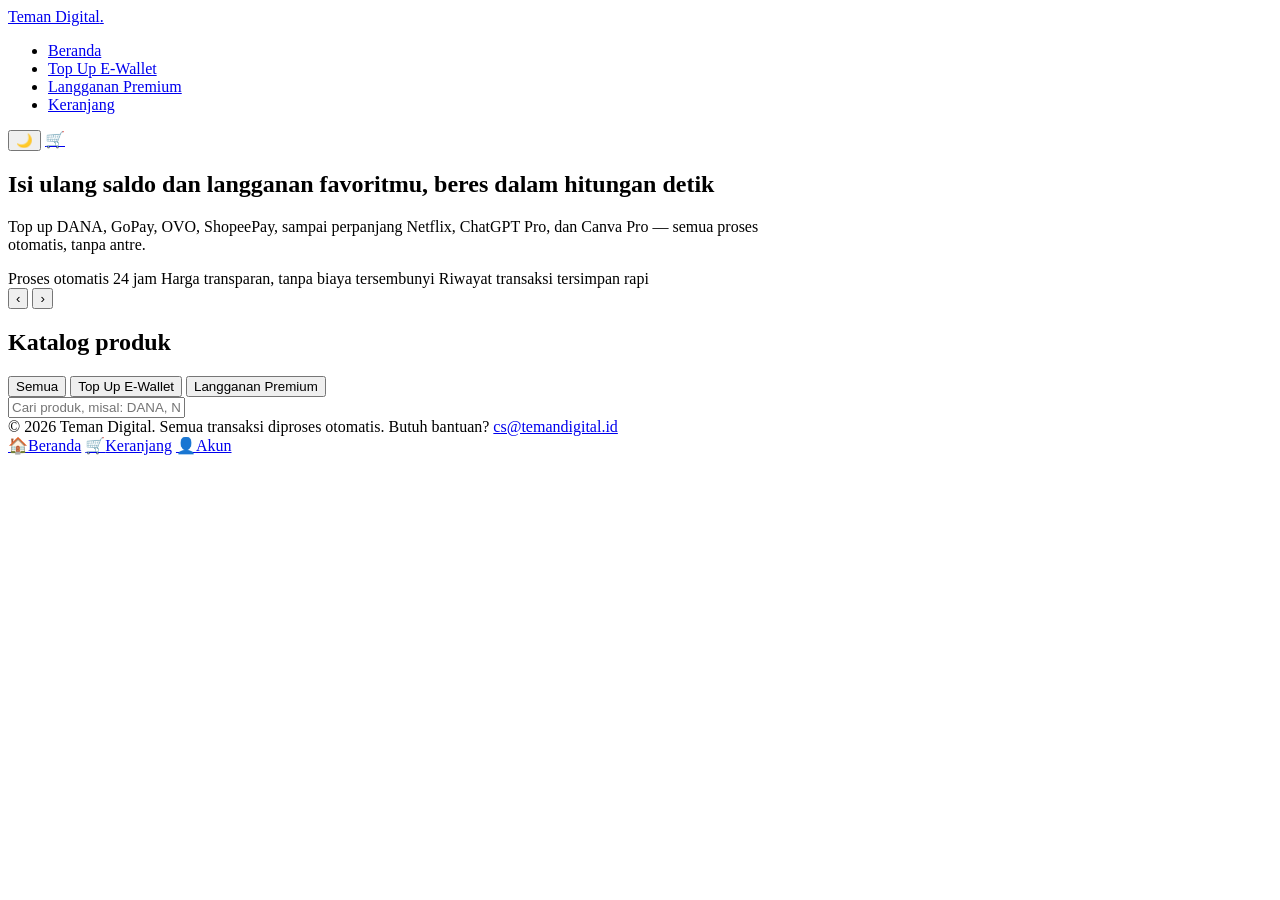
==== index.html @ 8997135d "Add files via upload" ====
<!DOCTYPE html>
<html lang="id">
<head>
<meta charset="UTF-8">
<script src="js/theme.js"></script>
<meta name="viewport" content="width=device-width, initial-scale=1.0">
<title>Teman Digital — Top Up E-Wallet & Langganan Premium</title>
<link rel="preconnect" href="https://fonts.googleapis.com">
<link href="https://fonts.googleapis.com/css2?family=Space+Grotesk:wght@500;700&family=Inter:wght@400;500;600;700&family=IBM+Plex+Mono:wght@500;600&display=swap" rel="stylesheet">
<link rel="stylesheet" href="css/style.css">
</head>
<body>

<header class="site">
  <div class="wrap nav-row">
    <a href="index.html" class="logo"><img src="assets/img/logo.png" alt="Teman Digital" class="logo-img" onerror="this.style.display='none'">Teman Digital<span class="dot">.</span></a>
    <ul class="nav-links">
      <li><a href="index.html" class="active">Beranda</a></li>
      <li><a href="index.html#ewallet">Top Up E-Wallet</a></li>
      <li><a href="index.html#premium">Langganan Premium</a></li>
      <li><a href="checkout.html">Keranjang</a></li>
    </ul>
    <div class="nav-actions">
      <button class="theme-toggle" data-theme-toggle type="button" aria-label="Ganti mode gelap/terang">🌙</button>
      <a href="checkout.html" class="cart-btn" aria-label="Keranjang">
        🛒<span class="cart-badge" data-cart-count style="display:none">0</span>
      </a>
      <div data-auth-slot style="display:flex; gap:8px;"></div>
    </div>
  </div>
</header>

<section class="hero">
  <div class="wrap">
    <div style="max-width: 760px;">
      <h1>Isi ulang saldo dan langganan favoritmu, beres dalam hitungan detik</h1>
      <p class="lead">Top up DANA, GoPay, OVO, ShopeePay, sampai perpanjang Netflix, ChatGPT Pro, dan Canva Pro — semua proses otomatis, tanpa antre.</p>
      <div class="hero-badges">
        <span class="hero-badge">Proses otomatis 24 jam</span>
        <span class="hero-badge">Harga transparan, tanpa biaya tersembunyi</span>
        <span class="hero-badge">Riwayat transaksi tersimpan rapi</span>
      </div>
    </div>
  </div>
</section>

<div class="banner-slider" id="bannerSlider">
  <div class="banner-track" id="bannerTrack"></div>
  <button class="banner-nav banner-prev" id="bannerPrev" aria-label="Sebelumnya">‹</button>
  <button class="banner-nav banner-next" id="bannerNext" aria-label="Berikutnya">›</button>
  <div class="banner-dots" id="bannerDots"></div>
</div>

<section class="section" id="ewallet">
  <div class="wrap">
    <div class="section-head">
      <h2>Katalog produk</h2>
    </div>

    <div class="tabs">
      <button class="tab-btn active" data-tab="all">Semua</button>
      <button class="tab-btn" data-tab="ewallet">Top Up E-Wallet</button>
      <button class="tab-btn" data-tab="premium">Langganan Premium</button>
    </div>

    <div class="search-row">
      <input type="text" id="searchInput" placeholder="Cari produk, misal: DANA, Netflix, Spotify...">
    </div>

    <div class="grid" id="productGrid"></div>
    <div class="empty-state" id="emptyState" style="display:none;">
      <h3>Produk tidak ditemukan</h3>
      <p>Coba kata kunci lain atau pilih kategori berbeda.</p>
    </div>
  </div>
</section>

<footer class="site">
  <div class="wrap">
    <span>© 2026 Teman Digital. Semua transaksi diproses otomatis.</span>
    <span>Butuh bantuan? <a href="mailto:cs@temandigital.id">cs@temandigital.id</a></span>
  </div>
</footer>

<nav class="tabbar-mobile">
  <a href="index.html" class="active">🏠<span>Beranda</span></a>
  <a href="checkout.html">🛒<span>Keranjang</span></a>
  <a href="akun.html">👤<span>Akun</span></a>
</nav>

<div class="modal-overlay" id="modalOverlay">
  <div class="modal-box" id="modalBox"></div>
</div>

<script src="js/store.js"></script>
<script src="js/nav.js"></script>
<script>
  let activeTab = 'all';
  let searchQuery = '';

  /* ---------------- Toast kecil buat feedback ---------------- */
  function showToast(msg) {
    let toast = document.getElementById('toastMsg');
    if (!toast) {
      toast = document.createElement('div');
      toast.id = 'toastMsg';
      toast.style.cssText = 'position:fixed; bottom:22px; left:50%; transform:translateX(-50%); background:var(--ink); color:var(--bg); padding:11px 20px; border-radius:999px; font-size:0.86rem; font-weight:600; z-index:200; box-shadow:0 6px 18px rgba(0,0,0,0.25); opacity:0; transition:opacity .25s ease; pointer-events:none;';
      document.body.appendChild(toast);
    }
    toast.textContent = msg;
    toast.style.opacity = '1';
    clearTimeout(toast._t);
    toast._t = setTimeout(() => { toast.style.opacity = '0'; }, 2600);
  }

  /* ---------------- Modal (Pesan) ---------------- */
  const modalOverlay = document.getElementById('modalOverlay');
  const modalBox = document.getElementById('modalBox');
  function openModal(html) {
    modalBox.innerHTML = html;
    modalOverlay.classList.add('open');
    document.body.style.overflow = 'hidden';
    modalBox.querySelectorAll('[data-modal-close]').forEach(b => b.addEventListener('click', closeModal));
  }
  function closeModal() {
    modalOverlay.classList.remove('open');
    document.body.style.overflow = '';
  }
  modalOverlay.addEventListener('click', (e) => { if (e.target === modalOverlay) closeModal(); });
  document.addEventListener('keydown', (e) => { if (e.key === 'Escape') closeModal(); });

  function submitQuickOrder(productId, target) {
    if (!Auth.isLoggedIn()) {
      window.location.href = 'login.html?next=index.html';
      return;
    }
    const p = Products.byId(productId);
    const user = Auth.currentUser();
    const order = Orders.create({
      userId: user.id,
      items: [{ productId: p.id, name: p.name, qty: 1, price: p.price }],
      total: p.price,
      method: 'Konfirmasi via WhatsApp',
      targetAccount: target,
    });
    closeModal();
    window.open(whatsappOrderLink(order), '_blank');
    showToast(`Pesanan ${order.id} dibuat — lanjutkan di WhatsApp`);
  }

  function iconHtmlFor(p) {
    const c = brandColor(p.provider);
    return p.logo
      ? `<div class="icon" style="background:#fff; border:1px solid var(--border); padding:6px; margin-bottom:10px;"><img src="${p.logo}" alt="${p.provider}" style="width:100%; height:100%; object-fit:contain;"></div>`
      : `<div class="icon" style="background:${c.bg}; color:${c.fg}; margin-bottom:10px;">${p.icon}</div>`;
  }

  function openSingleModal(productId) {
    const p = Products.byId(productId);
    openModal(`
      <div class="modal-head">
        <div>
          ${iconHtmlFor(p)}
          <h3>${p.name}</h3>
          <p style="margin:0; font-size:0.85rem;">${formatRupiah(p.price)}</p>
        </div>
        <button class="modal-close" data-modal-close type="button">&times;</button>
      </div>
      <div class="field" style="margin-top:16px;">
        <label for="modalTarget">Nomor HP / akun tujuan</label>
        <input type="text" id="modalTarget" placeholder="Contoh: 081234567890 atau email akun">
      </div>
      <button class="btn btn-primary btn-block" id="modalConfirmBtn">Konfirmasi &amp; Pesan</button>
      <button class="btn btn-ghost btn-block" id="modalCartBtn" style="margin-top:8px;">+ Tambah ke Keranjang</button>
    `);
    document.getElementById('modalCartBtn').addEventListener('click', () => {
      Cart.add(productId, 1);
      renderNavState();
      closeModal();
      showToast('Ditambahkan ke keranjang');
    });
    document.getElementById('modalConfirmBtn').addEventListener('click', () => {
      const target = document.getElementById('modalTarget').value.trim();
      if (!target) { showToast('Isi dulu nomor/akun tujuan ya'); return; }
      submitQuickOrder(productId, target);
    });
  }

  function openEwalletModal(provider) {
    const variants = Products.byCategory('ewallet').filter(p => p.provider === provider).sort((a, b) => a.price - b.price);
    let selectedId = variants[0].id;
    openModal(`
      <div class="modal-head">
        <div>
          ${iconHtmlFor(variants.find(v => v.logo) || variants[0])}
          <h3>Top Up ${provider}</h3>
          <p style="margin:0; font-size:0.85rem;">Pilih nominal yang mau dibeli</p>
        </div>
        <button class="modal-close" data-modal-close type="button">&times;</button>
      </div>
      <div class="nominal-list">
        ${variants.map(v => `
          <div class="nominal-opt ${v.id === selectedId ? 'selected' : ''}" data-nominal="${v.id}">
            <span>${v.name.replace(provider, '').trim()}</span>
            <span class="n-price">${formatRupiah(v.price)}</span>
          </div>
        `).join('')}
      </div>
      <div class="field">
        <label for="modalTarget">Nomor HP / akun tujuan</label>
        <input type="text" id="modalTarget" placeholder="Contoh: 081234567890">
      </div>
      <button class="btn btn-primary btn-block" id="modalConfirmBtn">Konfirmasi &amp; Pesan</button>
      <button class="btn btn-ghost btn-block" id="modalCartBtn" style="margin-top:8px;">+ Tambah ke Keranjang</button>
    `);
    modalBox.querySelectorAll('[data-nominal]').forEach(opt => {
      opt.addEventListener('click', () => {
        selectedId = opt.getAttribute('data-nominal');
        modalBox.querySelectorAll('[data-nominal]').forEach(o => o.classList.remove('selected'));
        opt.classList.add('selected');
      });
    });
    document.getElementById('modalCartBtn').addEventListener('click', () => {
      Cart.add(selectedId, 1);
      renderNavState();
      closeModal();
      showToast('Ditambahkan ke keranjang');
    });
    document.getElementById('modalConfirmBtn').addEventListener('click', () => {
      const target = document.getElementById('modalTarget').value.trim();
      if (!target) { showToast('Isi dulu nomor/akun tujuan ya'); return; }
      submitQuickOrder(selectedId, target);
    });
  }

  /* ---------------- Grid produk (e-wallet digabung per provider) ---------------- */
  function buildDisplayList() {
    let source = activeTab === 'all' ? Products.all() : Products.byCategory(activeTab);
    if (searchQuery) {
      const q = searchQuery.toLowerCase();
      source = source.filter(p => p.name.toLowerCase().includes(q) || p.provider.toLowerCase().includes(q));
    }
    const grouped = {};
    source.filter(p => p.category === 'ewallet').forEach(p => {
      (grouped[p.provider] = grouped[p.provider] || []).push(p);
    });
    const ewalletCards = Object.keys(grouped).map(provider => {
      const variants = grouped[provider].sort((a, b) => a.price - b.price);
      return { type: 'ewallet-group', provider, variants, minPrice: variants[0].price, icon: variants[0].icon, popular: variants.some(v => v.popular) };
    });
    const premiumCards = source.filter(p => p.category === 'premium').map(p => ({ type: 'single', product: p }));
    return [...ewalletCards, ...premiumCards];
  }

  function renderGrid() {
    const list = buildDisplayList();
    const grid = document.getElementById('productGrid');
    const empty = document.getElementById('emptyState');
    if (list.length === 0) {
      grid.innerHTML = '';
      empty.style.display = 'block';
      return;
    }
    empty.style.display = 'none';
    grid.innerHTML = list.map(item => {
      if (item.type === 'ewallet-group') {
        return `
        <div class="card">
          ${item.popular ? '<span class="badge-popular">Terlaris</span>' : ''}
          ${iconHtmlFor(item.variants.find(v => v.logo) || item.variants[0])}
          <h4>${item.provider}</h4>
          <p class="desc">Top up saldo instan, mulai dari ${formatRupiah(item.minPrice)} (${item.variants.length} pilihan nominal)</p>
          <button class="btn btn-primary btn-block" data-ewallet="${item.provider}" style="margin-top:auto;">Pesan</button>
        </div>`;
      }
      const p = item.product;
      return `
      <div class="card">
        ${p.popular ? '<span class="badge-popular">Terlaris</span>' : ''}
        ${iconHtmlFor(p)}
        <h4>${p.name}</h4>
        <p class="desc">${p.desc || p.provider}</p>
        <div class="price-row"><span class="price">${formatRupiah(p.price)}</span></div>
        <div class="actions">
          <button class="btn btn-ghost" data-add="${p.id}">+ Keranjang</button>
          <button class="btn btn-primary" data-order="${p.id}">Pesan</button>
        </div>
      </div>`;
    }).join('');

    grid.querySelectorAll('[data-add]').forEach(btn => {
      btn.addEventListener('click', () => {
        Cart.add(btn.getAttribute('data-add'), 1);
        renderNavState();
        showToast('Ditambahkan ke keranjang');
      });
    });
    grid.querySelectorAll('[data-order]').forEach(btn => {
      btn.addEventListener('click', () => openSingleModal(btn.getAttribute('data-order')));
    });
    grid.querySelectorAll('[data-ewallet]').forEach(btn => {
      btn.addEventListener('click', () => openEwalletModal(btn.getAttribute('data-ewallet')));
    });
  }

  document.querySelectorAll('.tab-btn').forEach(btn => {
    btn.addEventListener('click', () => {
      document.querySelectorAll('.tab-btn').forEach(b => b.classList.remove('active'));
      btn.classList.add('active');
      activeTab = btn.getAttribute('data-tab');
      renderGrid();
    });
  });
  document.getElementById('searchInput').addEventListener('input', (e) => {
    searchQuery = e.target.value;
    renderGrid();
  });

  /* ---------------- Banner iklan (auto-slide + manual) ---------------- */
  function renderBanner() {
    const banners = Banners.all();
    const track = document.getElementById('bannerTrack');
    const dotsWrap = document.getElementById('bannerDots');
    track.innerHTML = banners.map(b => `
      <div class="banner-slide" style="background:linear-gradient(120deg, ${b.colorFrom}, ${b.colorTo});">
        <div class="b-text"><h3>${b.title}</h3><p>${b.subtitle}</p></div>
        <a href="${b.link}" class="btn btn-accent">${b.cta}</a>
      </div>
    `).join('');
    dotsWrap.innerHTML = banners.map((_, i) => `<button data-dot="${i}" class="${i === 0 ? 'active' : ''}" aria-label="Slide ${i + 1}"></button>`).join('');

    let current = 0;
    const total = banners.length;
    function goTo(idx) {
      current = (idx + total) % total;
      track.style.transform = `translateX(-${current * 100}%)`;
      dotsWrap.querySelectorAll('button').forEach((d, i) => d.classList.toggle('active', i === current));
    }
    let autoplayTimer;
    function startAutoplay() { autoplayTimer = setInterval(() => goTo(current + 1), 4500); }
    function resetAutoplay() { clearInterval(autoplayTimer); startAutoplay(); }

    document.getElementById('bannerPrev').addEventListener('click', () => { goTo(current - 1); resetAutoplay(); });
    document.getElementById('bannerNext').addEventListener('click', () => { goTo(current + 1); resetAutoplay(); });
    dotsWrap.querySelectorAll('[data-dot]').forEach(d => d.addEventListener('click', () => { goTo(Number(d.getAttribute('data-dot'))); resetAutoplay(); }));

    const slider = document.getElementById('bannerSlider');
    slider.addEventListener('mouseenter', () => clearInterval(autoplayTimer));
    slider.addEventListener('mouseleave', startAutoplay);
    startAutoplay();
  }

  renderGrid();
  renderBanner();
</script>
</body>
</html>
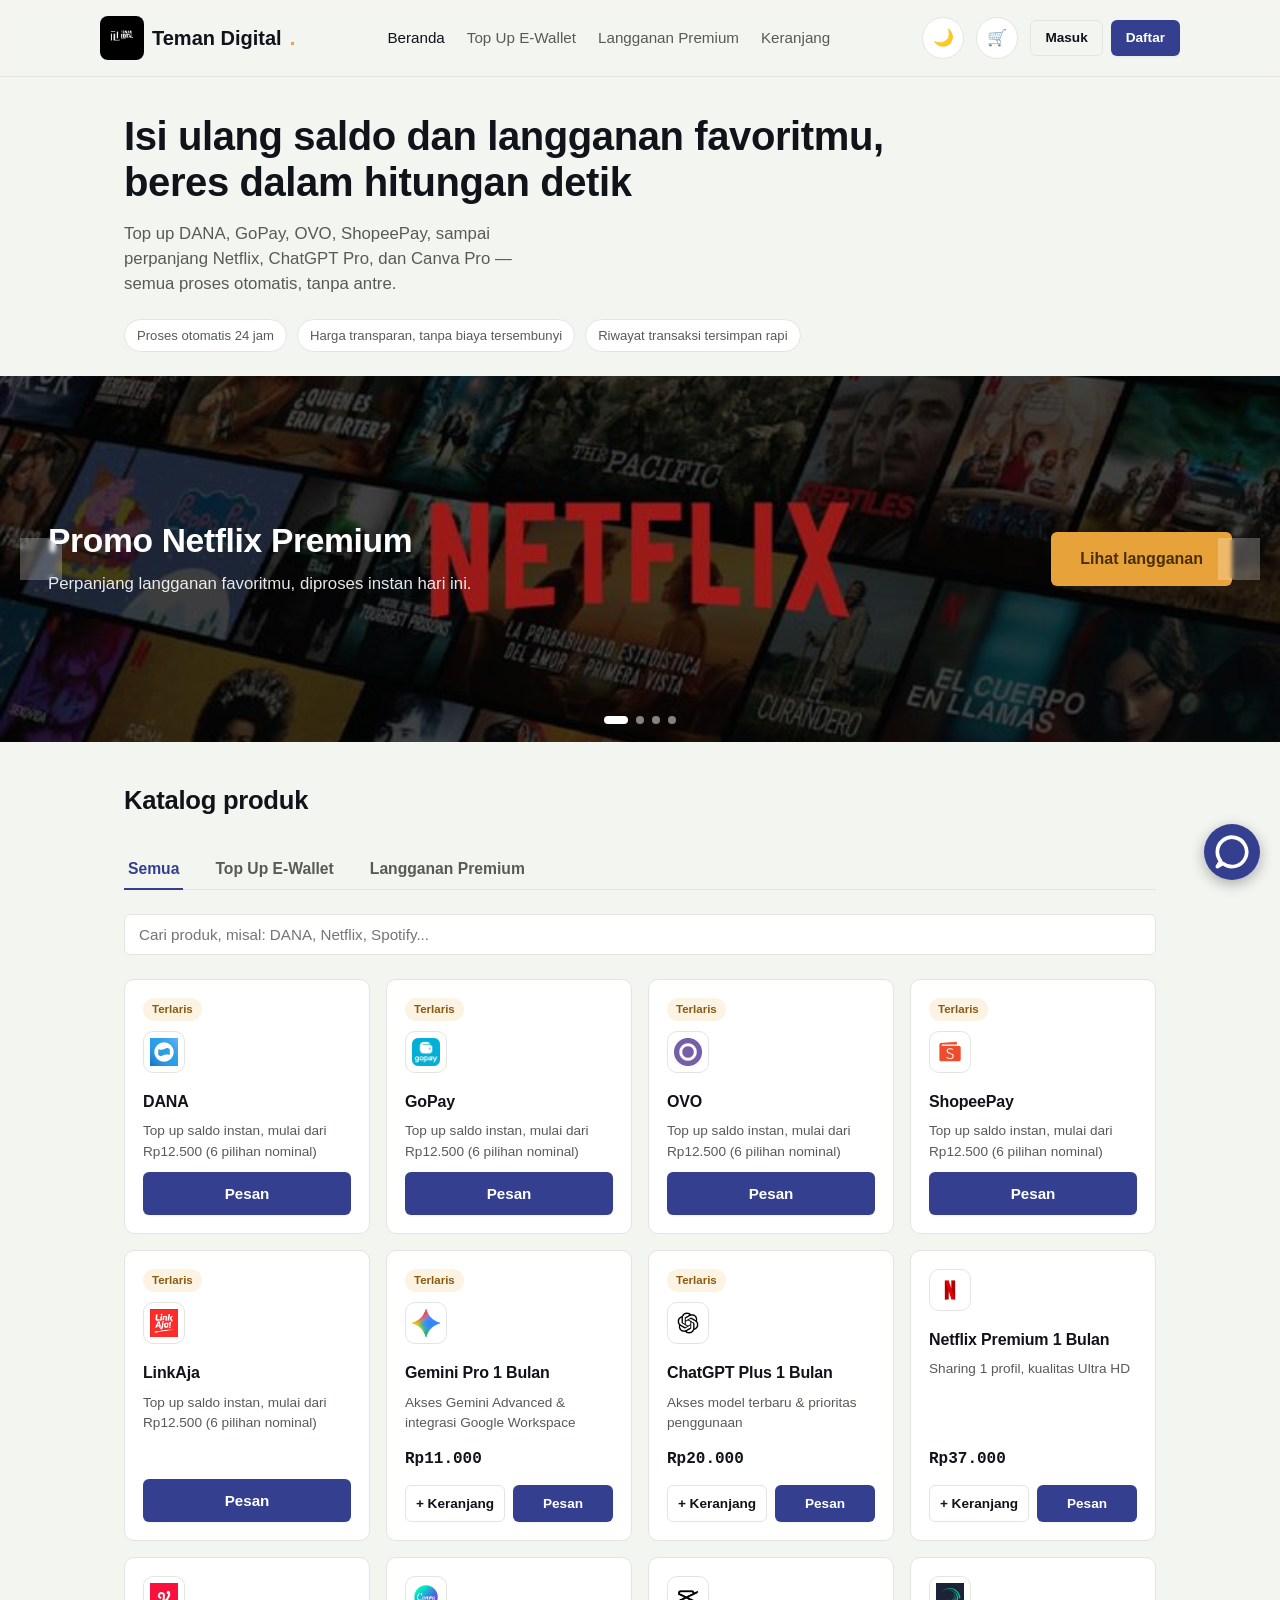
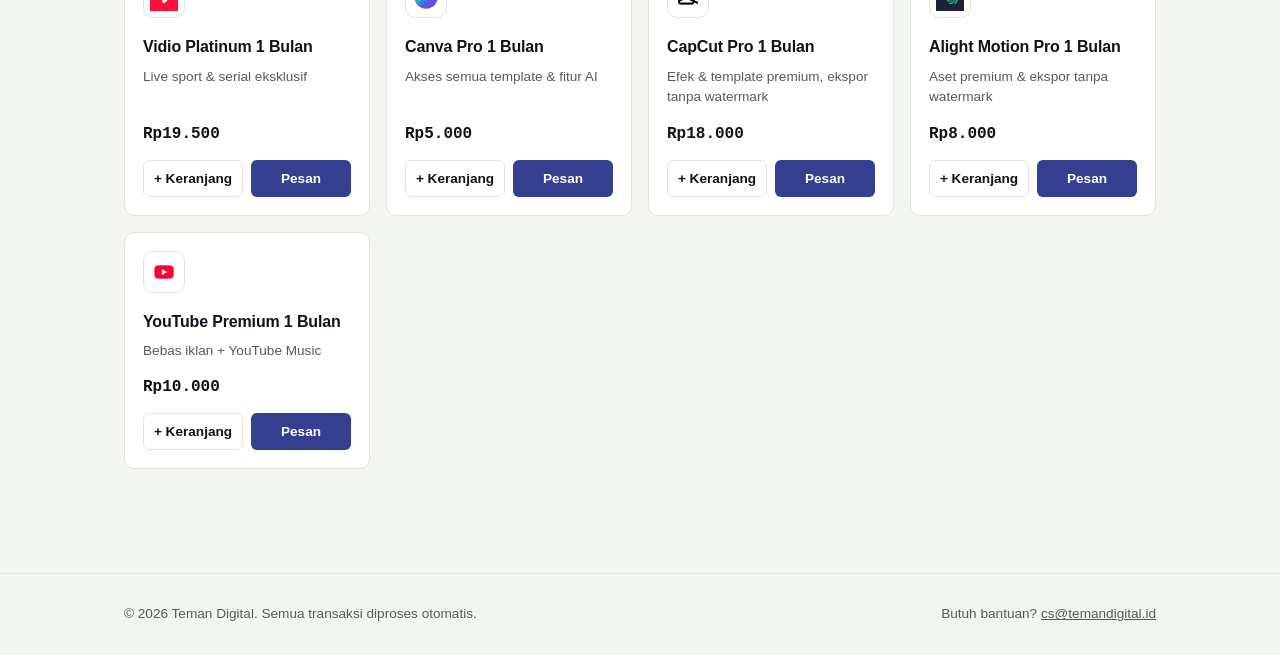
==== commit 48205e58: "Pembaruan Fitur dan Perbaikan Fitur" ====
--- a/index.html
+++ b/index.html
@@ -13,7 +13,7 @@
 
 <header class="site">
   <div class="wrap nav-row">
-    <a href="index.html" class="logo"><img src="assets/img/logo.png" alt="Teman Digital" class="logo-img" onerror="this.style.display='none'">Teman Digital<span class="dot">.</span></a>
+    <a href="index.html" class="logo"><img src="assets/img/logo 1.png" alt="Teman Digital" class="logo-img" onerror="this.style.display='none'">Teman Digital<span class="dot">.</span></a>
     <ul class="nav-links">
       <li><a href="index.html" class="active">Beranda</a></li>
       <li><a href="index.html#ewallet">Top Up E-Wallet</a></li>
@@ -151,7 +151,7 @@
   function iconHtmlFor(p) {
     const c = brandColor(p.provider);
     return p.logo
-      ? `<div class="icon" style="background:#fff; border:1px solid var(--border); padding:6px; margin-bottom:10px;"><img src="${p.logo}" alt="${p.provider}" style="width:100%; height:100%; object-fit:contain;"></div>`
+      ? `<div class="icon" style="background:var(--surface); border:1px solid var(--border); padding:6px; margin-bottom:10px;"><img src="${p.logo}" alt="${p.provider}" style="width:100%; height:100%; object-fit:contain;"></div>`
       : `<div class="icon" style="background:${c.bg}; color:${c.fg}; margin-bottom:10px;">${p.icon}</div>`;
   }
 
@@ -235,6 +235,7 @@
 
   /* ---------------- Grid produk (e-wallet digabung per provider) ---------------- */
   function buildDisplayList() {
+    const popularIds = Products.popularIds();
     let source = activeTab === 'all' ? Products.all() : Products.byCategory(activeTab);
     if (searchQuery) {
       const q = searchQuery.toLowerCase();
@@ -246,11 +247,19 @@
     });
     const ewalletCards = Object.keys(grouped).map(provider => {
       const variants = grouped[provider].sort((a, b) => a.price - b.price);
-      return { type: 'ewallet-group', provider, variants, minPrice: variants[0].price, icon: variants[0].icon, popular: variants.some(v => v.popular) };
-    });
-    const premiumCards = source.filter(p => p.category === 'premium').map(p => ({ type: 'single', product: p }));
+      return { type: 'ewallet-group', provider, variants, minPrice: variants[0].price, icon: variants[0].icon, popular: variants.some(v => popularIds.includes(v.id)) };
+    });
+    const premiumCards = source.filter(p => p.category === 'premium').map(p => ({ type: 'single', product: p, popular: popularIds.includes(p.id) }));
     return [...ewalletCards, ...premiumCards];
   }
+  
+  function showSkeleton() {
+  const grid = document.getElementById('productGrid');
+  document.getElementById('emptyState').style.display = 'none';
+  grid.innerHTML = Array.from({ length: 8 }).map(() =>
+    `<div class="skeleton-card"><div class="skeleton-shimmer"></div></div>`
+  ).join('');
+}
 
   function renderGrid() {
     const list = buildDisplayList();
@@ -276,7 +285,7 @@
       const p = item.product;
       return `
       <div class="card">
-        ${p.popular ? '<span class="badge-popular">Terlaris</span>' : ''}
+        ${item.popular ? '<span class="badge-popular">Terlaris</span>' : ''}
         ${iconHtmlFor(p)}
         <h4>${p.name}</h4>
         <p class="desc">${p.desc || p.provider}</p>
@@ -308,7 +317,8 @@
       document.querySelectorAll('.tab-btn').forEach(b => b.classList.remove('active'));
       btn.classList.add('active');
       activeTab = btn.getAttribute('data-tab');
-      renderGrid();
+            showSkeleton();
+      setTimeout(renderGrid, 220);
     });
   });
   document.getElementById('searchInput').addEventListener('input', (e) => {
@@ -322,7 +332,7 @@
     const track = document.getElementById('bannerTrack');
     const dotsWrap = document.getElementById('bannerDots');
     track.innerHTML = banners.map(b => `
-      <div class="banner-slide" style="background:linear-gradient(120deg, ${b.colorFrom}, ${b.colorTo});">
+      <div class="banner-slide" style="background:${b.image ? `linear-gradient(rgba(0,0,0,.35),rgba(0,0,0,.35)), url('${b.image}') center/cover no-repeat` : `linear-gradient(120deg, ${b.colorFrom}, ${b.colorTo})`};">
         <div class="b-text"><h3>${b.title}</h3><p>${b.subtitle}</p></div>
         <a href="${b.link}" class="btn btn-accent">${b.cta}</a>
       </div>
@@ -353,5 +363,29 @@
   renderGrid();
   renderBanner();
 </script>
+
+  <div class="floating-contact" id="floatingContact">
+  <div class="fc-sub">
+    <a href="https://instagram.com/USERNAME_IG_KAMU" target="_blank" rel="noopener" class="fc-btn fc-ig" aria-label="Instagram">
+      <svg viewBox="0 0 24 24" fill="none"><rect x="3" y="3" width="18" height="18" rx="5" stroke="#fff" stroke-width="2"/><circle cx="12" cy="12" r="4" stroke="#fff" stroke-width="2"/><circle cx="17.5" cy="6.5" r="1.2" fill="#fff"/></svg>
+    </a>
+    <a href="https://wa.me/6285792827315" target="_blank" rel="noopener" class="fc-btn fc-wa" aria-label="WhatsApp">
+      <svg viewBox="0 0 24 24" fill="#fff"><path d="M12 2a10 10 0 0 0-8.6 15L2 22l5.2-1.4A10 10 0 1 0 12 2Zm0 18a8 8 0 0 1-4.1-1.1l-.3-.2-3 .8.8-2.9-.2-.3A8 8 0 1 1 12 20Zm4.4-5.9c-.2-.1-1.4-.7-1.6-.8-.2-.1-.4-.1-.5.1-.2.2-.6.8-.8 1-.1.2-.3.2-.5.1-.2-.1-1-.4-1.9-1.2-.7-.6-1.2-1.4-1.3-1.6-.1-.2 0-.4.1-.5.1-.1.2-.3.4-.4.1-.1.2-.3.2-.4.1-.2 0-.3 0-.4-.1-.1-.5-1.3-.7-1.7-.2-.5-.4-.4-.5-.4h-.4c-.2 0-.4.1-.6.3-.2.2-.8.8-.8 1.9s.8 2.2 1 2.4c.1.2 1.6 2.4 3.8 3.4.5.2.9.4 1.3.5.5.2 1 .1 1.4.1.4-.1 1.3-.5 1.5-1 .2-.5.2-.9.1-1l-.5-.2Z"/></svg>
+    </a>
+  </div>
+  <button type="button" class="fc-main" id="fcMainBtn" aria-label="Hubungi kami">
+    <svg viewBox="0 0 24 24" fill="none"><path d="M4 12a8 8 0 1 1 3 6.2L4 20l1.8-3A7.96 7.96 0 0 1 4 12Z" stroke="#fff" stroke-width="2" stroke-linejoin="round"/></svg>
+  </button>
+</div>
+
+<script>
+  document.getElementById('fcMainBtn').addEventListener('click', () => {
+    document.getElementById('floatingContact').classList.toggle('open');
+  });
+  document.addEventListener('click', (e) => {
+    const fc = document.getElementById('floatingContact');
+    if (!fc.contains(e.target)) fc.classList.remove('open');
+  });
+</script>
 </body>
 </html>
--- a/css/style.css
+++ b/css/style.css
@@ -0,0 +1,482 @@
+/* ===================================================================
+   KilatPay — Top Up E-Wallet & Langganan Aplikasi Premium
+   Design tokens
+   =================================================================== */
+:root{
+  --bg: #F3F5F1;
+  --surface: #FFFFFF;
+  --border: #E2E5E0;
+  --ink: #10131A;
+  --ink-soft: #565C55;
+  --brand: #34408F;
+  --brand-dark: #232C66;
+  --accent: #E8A23A;
+  --accent-ink: #4A2E05;
+  --success: #1C8A5B;
+  --success-bg: #E4F4EC;
+  --danger: #C1432F;
+  --danger-bg: #FBE9E5;
+  --pending-bg: #FDF3E3;
+  --pending-ink: #8A5A10;
+  --header-bg: rgba(243,245,241,0.92);
+
+  --font-display: "Inter", "Segoe UI", sans-serif;
+  --font-body: "Inter", "Segoe UI", sans-serif;
+  --font-mono: "IBM Plex Mono", "Courier New", monospace;
+
+  --radius-s: 6px;
+  --radius-m: 10px;
+  --container: 1080px;
+}
+
+/* ---------- Dark mode ---------- */
+[data-theme="dark"]{
+  --bg: #12141A;
+  --surface: #1B1E26;
+  --border: #2C303B;
+  --ink: #F1F2F0;
+  --ink-soft: #A6ACB8;
+  --brand: #6C79E8;
+  --brand-dark: #8791F0;
+  --accent: #F0B354;
+  --accent-ink: #3A2603;
+  --success: #3FCB8E;
+  --success-bg: rgba(63,203,142,0.15);
+  --danger: #F0705A;
+  --danger-bg: rgba(240,112,90,0.15);
+  --pending-bg: rgba(240,179,84,0.15);
+  --pending-ink: #F0B354;
+  --header-bg: rgba(27,30,38,0.85);
+}
+[data-theme="dark"] .k-select,
+[data-theme="dark"] .k-input,
+[data-theme="dark"] .field input,
+[data-theme="dark"] .field select,
+[data-theme="dark"] .field textarea,
+[data-theme="dark"] .search-row input,
+[data-theme="dark"] .pay-opt,
+[data-theme="dark"] .cart-btn,
+[data-theme="dark"] .hero-badge{
+  background: var(--surface);
+  color: var(--ink);
+}
+[data-theme="dark"] .icon[style*="background:#fff"]{ background: var(--surface) !important; }
+
+.theme-toggle{
+  width: 42px; height:42px; border-radius: 50%;
+  border: 1px solid var(--border); background: var(--surface);
+  display:flex; align-items:center; justify-content:center;
+  cursor:pointer; font-size: 1.05rem; line-height:1;
+}
+
+*{ box-sizing: border-box; }
+html{ scroll-behavior: smooth; }
+body{
+  margin:0;
+  background: var(--bg);
+  color: var(--ink);
+  font-family: var(--font-body);
+  line-height: 1.5;
+  -webkit-font-smoothing: antialiased;
+  transition: background .2s ease, color .2s ease;
+}
+h1,h2,h3,h4{
+  font-family: var(--font-display);
+  margin: 0 0 .4em 0;
+  line-height: 1.15;
+  letter-spacing: -0.01em;
+}
+p{ margin: 0 0 1em 0; color: var(--ink-soft); }
+a{ color: inherit; }
+img{ max-width: 100%; display:block; }
+button{ font-family: inherit; }
+:focus-visible{ outline: 2px solid var(--brand); outline-offset: 2px; }
+
+.wrap{
+  max-width: var(--container);
+  margin: 0 auto;
+  padding: 0 24px;
+}
+
+/* ---------- Buttons ---------- */
+.btn{
+  display: inline-flex;
+  align-items: center;
+  justify-content: center;
+  gap: 8px;
+  padding: 12px 22px;
+  border-radius: var(--radius-s);
+  border: 1px solid transparent;
+  font-weight: 600;
+  font-size: 0.95rem;
+  cursor: pointer;
+  text-decoration: none;
+  transition: transform .12s ease, background .15s ease, border-color .15s ease;
+}
+.btn:active{ transform: translateY(1px) scale(0.98); }
+.btn-primary{ background: var(--brand); color:#fff; box-shadow: 0 1px 2px rgba(0,0,0,0.05); }
+.btn-primary:hover{ background: var(--brand-dark); transform: translateY(-2px); box-shadow: 0 6px 16px rgba(52,64,143,0.25); }
+.btn-accent{ background: var(--accent); color: var(--accent-ink); }
+.btn-accent:hover{ filter: brightness(0.96); }
+.btn-ghost{ background: transparent; border-color: var(--border); color: var(--ink); }
+.btn-ghost:hover{ border-color: var(--ink-soft); }
+.btn-danger{ background: var(--danger-bg); color: var(--danger); }
+.btn-block{ width: 100%; }
+.btn-sm{ padding: 7px 14px; font-size: 0.85rem; }
+.btn[disabled]{ opacity:.5; cursor:not-allowed; }
+
+/* ---------- Header / nav ---------- */
+header.site{
+  position: sticky; top:0; z-index: 40;
+  background: var(--header-bg);
+  backdrop-filter: blur(6px);
+  border-bottom: 1px solid var(--border);
+}
+.nav-row{
+  display:flex; align-items:center; justify-content: space-between;
+  padding: 16px 0;
+  gap: 20px;
+}
+.logo{
+  font-family: var(--font-display);
+  font-weight: 700;
+  font-size: 1.25rem;
+  text-decoration:none;
+  color: var(--ink);
+  display:flex; align-items:center; gap:8px;
+}
+.logo-img{
+  width: 44px; height: 44px; border-radius: 8px;
+  object-fit: cover;
+}
+.logo .dot{ color: var(--accent); }
+.nav-links{ display:flex; align-items:center; gap: 22px; list-style:none; margin:0; padding:0; }
+.nav-links a{ text-decoration:none; color: var(--ink-soft); font-weight: 500; font-size: 0.95rem; }
+.nav-links a.active, .nav-links a:hover{ color: var(--ink); }
+.nav-actions{ display:flex; align-items:center; gap: 12px; }
+.cart-btn{
+  position: relative;
+  display:flex; align-items:center; justify-content:center;
+  width: 42px; height: 42px;
+  border-radius: 50%;
+  border: 1px solid var(--border);
+  background: var(--surface);
+  text-decoration:none; color:var(--ink);
+}
+.cart-badge{
+  position:absolute; top:-4px; right:-4px;
+  background: var(--accent); color: var(--accent-ink);
+  font-size: 0.68rem; font-weight:700;
+  min-width: 18px; height:18px; border-radius:9px;
+  display:flex; align-items:center; justify-content:center;
+  padding: 0 4px;
+}
+.user-chip{
+  display:flex; align-items:center; gap:8px;
+  font-size:0.9rem; color: var(--ink-soft);
+  text-decoration:none;
+}
+.user-chip strong{ color: var(--ink); }
+@media (max-width: 760px){
+  .nav-links{ display:none; }
+}
+
+/* ---------- Banner / ad slider ---------- */
+.banner-slider{
+  position: relative;
+  overflow: hidden;
+  border-radius: 0;
+}
+.banner-track{
+  display:flex;
+  transition: transform .5s ease;
+}
+.banner-slide{
+  min-width: 100%;
+  display:flex; align-items:center; justify-content: space-between;
+  padding: 56px 48px;
+   aspect-ratio: 21 / 6;
+  gap: 24px;
+  color: #fff;
+}
+.banner-slide .b-text{ max-width: 620px; }
+.banner-slide .b-text h3{ color:#fff; font-size: 2.1rem; margin-bottom: 10px; }
+.banner-slide .b-text p{ color: rgba(255,255,255,0.9); margin:0; font-size: 1.05rem; }
+.banner-slide .btn{ flex-shrink:0; padding: 14px 28px; font-size: 1rem; }
+.banner-nav{
+  position:absolute; top:50%; transform: translateY(-50%);
+  width: 42px; height:42px; border-radius:50%;
+  background: rgba(255,255,255,0.25); border: none; color:#fff;
+  display:flex; align-items:center; justify-content:center; cursor:pointer; font-size:1.3rem;
+  backdrop-filter: blur(2px);
+}
+.banner-prev{ left: 20px; }
+.banner-next{ right: 20px; }
+.banner-nav:hover{ background: rgba(255,255,255,0.4); }
+.banner-dots{
+  position:absolute; bottom: 18px; left:0; right:0;
+  display:flex; justify-content:center; gap:8px;
+}
+.banner-dots button{
+  width:8px; height:8px; border-radius:50%; border:none; background: rgba(255,255,255,0.5); cursor:pointer; padding:0;
+}
+.banner-dots button.active{ background:#fff; width: 24px; border-radius: 4px; }
+@media (max-width: 760px){
+  .banner-slide{ flex-direction:column; align-items:flex-start; text-align:left; padding: 34px 24px 46px; min-height: 260px; }
+  .banner-slide .b-text h3{ font-size: 1.5rem; }
+  .banner-slide .b-text p{ font-size: 0.92rem; }
+}
+
+/* ---------- Hero ---------- */
+.hero{ padding: 36px 0 24px; }
+.hero-grid{
+  display:grid;
+  grid-template-columns: 1.1fr 0.9fr;
+  gap: 48px;
+  align-items:center;
+}
+@media (max-width: 860px){ .hero-grid{ grid-template-columns: 1fr; } }
+.hero h1{ font-size: clamp(1.8rem, 3.4vw, 2.5rem); }
+.hero p.lead{ font-size: 1.05rem; max-width: 46ch; }
+.hero-badges{ display:flex; gap:10px; flex-wrap:wrap; margin-top: 22px; }
+.hero-badge{
+  font-size:0.82rem; color: var(--ink-soft);
+  border:1px solid var(--border); border-radius: 999px;
+  padding: 6px 12px; background: var(--surface);
+}
+
+/* Instant calculator widget */
+.kalkulator{
+  background: var(--surface);
+  border: 1px solid var(--border);
+  border-radius: var(--radius-m);
+  padding: 22px;
+}
+.kalkulator .k-head{
+  display:flex; justify-content:space-between; align-items:baseline;
+  margin-bottom: 14px;
+}
+.kalkulator .k-head span{ font-family: var(--font-mono); font-size: 0.78rem; color: var(--ink-soft); }
+.k-row{ margin-bottom: 14px; }
+.k-row label{ display:block; font-size:0.82rem; color: var(--ink-soft); margin-bottom:6px; }
+.k-select, .k-input{
+  width:100%; padding: 11px 12px; border-radius: var(--radius-s);
+  border: 1px solid var(--border); background: #fff; font-size: 0.95rem; font-family: inherit;
+}
+.k-total{
+  display:flex; justify-content:space-between; align-items:center;
+  border-top: 1px dashed var(--border); padding-top: 14px; margin-top: 4px;
+}
+.k-total .num{ font-family: var(--font-mono); font-size: 1.3rem; font-weight:700; }
+
+/* ---------- Section headings ---------- */
+.section{ padding: 44px 0; }
+.section-head{ display:flex; align-items:flex-end; justify-content:space-between; gap: 20px; margin-bottom: 24px; flex-wrap:wrap; }
+.section-head h2{ font-size: 1.6rem; }
+
+/* ---------- Tabs ---------- */
+.tabs{ display:flex; gap:6px; border-bottom: 1px solid var(--border); margin-bottom: 24px; flex-wrap:wrap; }
+.tab-btn{
+  background:none; border:none; padding: 10px 4px; margin-right: 22px;
+  font-size: 0.98rem; font-weight:600; color: var(--ink-soft); cursor:pointer;
+  border-bottom: 2px solid transparent; margin-bottom:-1px;
+}
+.tab-btn.active{ color: var(--brand); border-color: var(--brand); }
+
+.search-row{ display:flex; gap:10px; margin-bottom: 24px; flex-wrap: wrap; }
+.search-row input{
+  flex:1; min-width: 220px; padding: 11px 14px; border-radius: var(--radius-s);
+  border: 1px solid var(--border); font-size: 0.95rem;
+}
+
+/* ---------- Product grid / cards ---------- */
+.grid{ display:grid; grid-template-columns: repeat(auto-fill, minmax(230px,1fr)); gap: 16px; }
+.card{
+  background: var(--surface); border:1px solid var(--border); border-radius: var(--radius-m);
+  padding: 18px; display:flex; flex-direction:column; gap: 10px;
+}
+.icon{
+  width: 42px; height:42px; border-radius: 10px;
+  display:flex; align-items:center; justify-content:center; font-weight:700; font-family: var(--font-display);
+  font-size: 0.95rem; letter-spacing: -0.02em;
+  overflow: hidden; flex-shrink: 0;
+}
+.card h4{ font-size: 1rem; margin:0; }
+.card .desc{ font-size: 0.85rem; color: var(--ink-soft); margin:0; flex:1; }
+.card .price-row{ display:flex; align-items:center; justify-content:space-between; margin-top: 4px; }
+.card .price{ font-family: var(--font-mono); font-weight:700; }
+.card .actions{ display:flex; gap:8px; margin-top: 4px; }
+.card .actions .btn{ flex:1; padding: 10px 8px; font-size:0.85rem; }
+.badge-popular{
+  align-self:flex-start; font-size: 0.72rem; background: var(--pending-bg); color: var(--pending-ink);
+  padding: 3px 9px; border-radius: 999px; font-weight:600;
+}
+
+/* ---------- Modal / popup pesan ---------- */
+.modal-overlay{
+  position:fixed; inset:0; background: rgba(10,11,15,0.55); backdrop-filter: blur(5px);
+  display:flex; align-items:center; justify-content:center; z-index:100; padding: 20px;
+  opacity:0; pointer-events:none; transition: opacity .18s ease;
+}
+.modal-overlay.open{ opacity:1; pointer-events:all; }
+.modal-box{
+  background: var(--surface); border: 1px solid var(--border); border-radius: var(--radius-m);
+  max-width: 440px; width:100%; padding: 26px; max-height: 88vh; overflow-y:auto;
+  transform: translateY(12px); transition: transform .18s ease;
+}
+.modal-overlay.open .modal-box{ transform: translateY(0); }
+.modal-head{ display:flex; justify-content:space-between; align-items:flex-start; gap:10px; margin-bottom: 4px; }
+.modal-close{ background:none; border:none; font-size:1.4rem; line-height:1; cursor:pointer; color: var(--ink-soft); padding:0 2px; }
+.nominal-list{ display:flex; flex-direction:column; gap:8px; margin: 16px 0; }
+.nominal-opt{
+  display:flex; justify-content:space-between; align-items:center;
+  border:1px solid var(--border); border-radius: var(--radius-s); padding: 11px 14px; cursor:pointer; background: var(--bg);
+}
+.nominal-opt.selected{ border-color: var(--brand); background: rgba(52,64,143,0.08); }
+[data-theme="dark"] .nominal-opt.selected{ background: rgba(108,121,232,0.18); }
+.nominal-opt .n-price{ font-family: var(--font-mono); font-weight:700; font-size: 0.92rem; }
+
+/* ---------- Steps ---------- */
+.steps{ display:flex; gap: 0; margin-bottom: 32px; }
+.step{ flex:1; text-align:center; position:relative; }
+.step:not(:last-child)::after{
+  content:""; position:absolute; top:15px; left:56%; width:88%; height:2px; background: var(--border);
+}
+.step .circ{
+  width:32px; height:32px; border-radius:50%; background: var(--surface); border: 2px solid var(--border);
+  display:flex; align-items:center; justify-content:center; margin: 0 auto 8px; font-weight:700; font-size:0.85rem;
+  position: relative; z-index:1; color: var(--ink-soft);
+}
+.step.done .circ{ background: var(--brand); border-color: var(--brand); color:#fff; }
+.step.active .circ{ border-color: var(--brand); color: var(--brand); }
+.step span.label{ font-size: 0.8rem; color: var(--ink-soft); }
+.step.active span.label{ color: var(--ink); font-weight:600; }
+
+/* ---------- Forms / panels ---------- */
+.panel{ background: var(--surface); border:1px solid var(--border); border-radius: var(--radius-m); padding: 28px; }
+.field{ margin-bottom: 16px; }
+.field label{ display:block; font-size: 0.85rem; margin-bottom: 6px; font-weight:600; }
+.field input, .field select, .field textarea{
+  width:100%; padding: 11px 13px; border-radius: var(--radius-s); border:1px solid var(--border);
+  font-size: 0.95rem; font-family: inherit; background:#fff;
+}
+.field .hint{ font-size:0.78rem; color: var(--ink-soft); margin-top:5px; }
+.form-narrow{ max-width: 420px; margin: 0 auto; }
+.auth-shell{ display:flex; min-height: calc(100vh - 73px); align-items:center; padding: 40px 0; }
+
+.pay-methods{ display:grid; grid-template-columns: repeat(auto-fill,minmax(140px,1fr)); gap:10px; }
+.pay-opt{
+  border:1px solid var(--border); border-radius: var(--radius-s); padding: 12px; cursor:pointer;
+  font-size: 0.88rem; font-weight:600; text-align:center; background:#fff;
+}
+.pay-opt.selected{ border-color: var(--brand); background: #EEF0FA; color: var(--brand-dark); }
+
+/* ---------- Cart / summary ---------- */
+.cart-line{ display:flex; justify-content:space-between; align-items:center; padding: 12px 0; border-bottom: 1px solid var(--border); gap: 10px; }
+.cart-line .name{ font-weight:600; font-size:0.92rem; }
+.cart-line .meta{ font-size: 0.78rem; color: var(--ink-soft); }
+.qty-ctrl{ display:flex; align-items:center; gap:8px; }
+.qty-ctrl button{ width:26px; height:26px; border-radius:6px; border:1px solid var(--border); background:#fff; cursor:pointer; }
+.summary-row{ display:flex; justify-content:space-between; padding: 6px 0; font-size:0.92rem; color: var(--ink-soft); }
+.summary-row.total{ font-weight:700; color: var(--ink); font-size: 1.05rem; border-top: 1px dashed var(--border); padding-top:12px; margin-top:6px; }
+.summary-row .num, .cart-line .price{ font-family: var(--font-mono); }
+
+/* ---------- Table ---------- */
+table.data{ width:100%; border-collapse: collapse; font-size: 0.9rem; }
+table.data th{ text-align:left; font-size:0.75rem; color: var(--ink-soft); text-transform: uppercase; letter-spacing:0.04em; padding: 10px 12px; border-bottom: 1px solid var(--border); }
+table.data td{ padding: 12px; border-bottom: 1px solid var(--border); vertical-align: middle; }
+table.data td.mono, .order-id{ font-family: var(--font-mono); font-size: 0.85rem; }
+.table-wrap{ overflow-x:auto; }
+
+.status-pill{ font-size:0.75rem; font-weight:700; padding: 4px 10px; border-radius: 999px; display:inline-block; }
+.status-sukses{ background: var(--success-bg); color: var(--success); }
+.status-pending{ background: var(--pending-bg); color: var(--pending-ink); }
+.status-gagal{ background: var(--danger-bg); color: var(--danger); }
+
+/* ---------- Misc ---------- */
+.empty-state{ text-align:center; padding: 50px 20px; color: var(--ink-soft); }
+.empty-state h3{ color: var(--ink); }
+.alert{ padding: 12px 14px; border-radius: var(--radius-s); font-size: 0.88rem; margin-bottom: 16px; }
+.alert-error{ background: var(--danger-bg); color: var(--danger); }
+.alert-success{ background: var(--success-bg); color: var(--success); }
+.two-col{ display:grid; grid-template-columns: 1.4fr 1fr; gap: 24px; align-items:flex-start; }
+@media (max-width: 860px){ .two-col{ grid-template-columns: 1fr; } }
+.tag-role{ font-size:0.7rem; font-weight:700; padding: 2px 8px; border-radius: 999px; background: var(--brand); color:#fff; margin-left:8px; }
+
+footer.site{ border-top: 1px solid var(--border); margin-top: 60px; padding: 30px 0; }
+footer.site .wrap{ display:flex; justify-content:space-between; flex-wrap:wrap; gap:12px; font-size:0.85rem; color: var(--ink-soft); }
+
+.dev-note{
+  background: #FFF9E9; border:1px dashed #D8B25C; border-radius: var(--radius-s);
+  padding: 12px 14px; font-size: 0.8rem; color: #6B4E12; margin-bottom: 20px;
+}
+.dev-note strong{ color:#4A2E05; }
+
+.tabbar-mobile{ display:none; }
+@media (max-width: 760px){
+  .tabbar-mobile{
+    display:flex; position:fixed; bottom:0; left:0; right:0; background:var(--surface);
+    border-top:1px solid var(--border); z-index:50; padding: 8px 0 calc(8px + env(safe-area-inset-bottom));
+  }
+  .tabbar-mobile a{ flex:1; text-align:center; text-decoration:none; color: var(--ink-soft); font-size: 0.68rem; display:flex; flex-direction:column; align-items:center; gap:3px; }
+  .tabbar-mobile a.active{ color: var(--brand); font-weight:700; }
+  body{ padding-bottom: 62px; }
+}
+
+/* ---------- Skeleton loading ---------- */
+.skeleton-card{
+  background: var(--surface);
+  border: 1px solid var(--border);
+  border-radius: var(--radius-m);
+  padding: 16px;
+  height: 210px;
+  overflow: hidden;
+  position: relative;
+}
+.skeleton-shimmer{
+  position: absolute; inset: 0;
+  background: linear-gradient(90deg, transparent, rgba(255,255,255,0.35), transparent);
+  animation: shimmer 1.2s infinite;
+  transform: translateX(-100%);
+}
+[data-theme="dark"] .skeleton-shimmer{
+  background: linear-gradient(90deg, transparent, rgba(255,255,255,0.08), transparent);
+}
+@keyframes shimmer{ to{ transform: translateX(100%); } }
+
+/* ---------- Floating contact (speed-dial) ---------- */
+.floating-contact{
+  position: fixed; right: 20px; bottom: 20px; z-index: 100;
+  display:flex; flex-direction:column; align-items:center; gap:12px;
+}
+.fc-sub{
+  display:flex; flex-direction:column; gap:12px;
+  opacity:0; transform: translateY(10px);
+  pointer-events:none;
+  transition: opacity .18s ease, transform .18s ease;
+}
+.floating-contact:hover .fc-sub,
+.floating-contact.open .fc-sub{
+  opacity:1; transform:translateY(0); pointer-events:auto;
+}
+.fc-btn{
+  width:52px; height:52px; border-radius:50%;
+  display:flex; align-items:center; justify-content:center;
+  box-shadow: 0 4px 14px rgba(0,0,0,0.25);
+  text-decoration:none; transition: transform .15s ease;
+}
+.fc-btn:hover{ transform: scale(1.08); }
+.fc-btn svg{ width:26px; height:26px; }
+.fc-wa{ background:#25D366; }
+.fc-ig{ background: radial-gradient(circle at 30% 110%, #fdf497 0%, #fdf497 5%, #fd5949 45%,#d6249f 60%,#285AEB 90%); }
+.fc-main{
+  width:56px; height:56px; border-radius:50%; border:none; cursor:pointer;
+  background: var(--brand); color:#fff;
+  display:flex; align-items:center; justify-content:center;
+  box-shadow: 0 4px 14px rgba(0,0,0,0.3);
+  transition: transform .15s ease, background .15s ease;
+}
+.fc-main:hover{ background: var(--brand-dark); transform: scale(1.05); }
+@media (max-width: 760px){
+  .floating-contact{ right: 14px; bottom: 76px; }
+}
